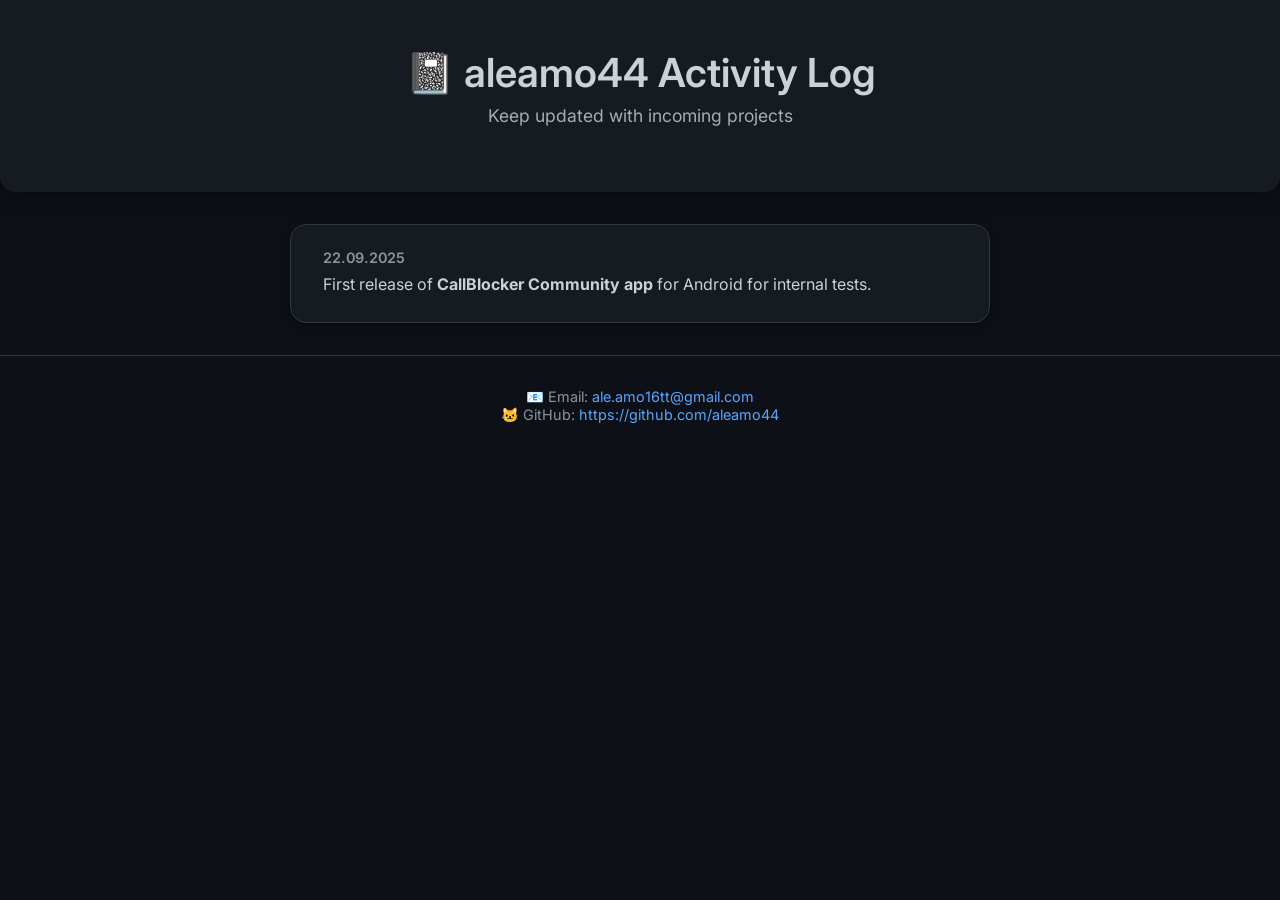
==== activity-log.html @ 74c35da2 "updated" ====
<!DOCTYPE html>
<html lang="it">
<head>
  <meta charset="UTF-8">
  <meta name="viewport" content="width=device-width, initial-scale=1.0">
  <title>Il Mio Log - GitHub</title>
  <link href="https://fonts.googleapis.com/css2?family=Inter:wght@400;600&display=swap" rel="stylesheet">
  <style>
    body {
      font-family: 'Inter', sans-serif;
      background: #0d1117; /* dark GitHub background */
      color: #c9d1d9;
      margin: 0;
      padding: 0;
    }

    header {
      text-align: center;
      padding: 3rem 1rem;
      background: #161b22; /* dark header */
      color: #c9d1d9;
      border-bottom-left-radius: 1rem;
      border-bottom-right-radius: 1rem;
      box-shadow: 0 4px 20px rgba(0,0,0,0.5);
    }

    header h1 {
      margin: 0;
      font-size: 2.5rem;
      font-weight: 600;
    }

    header p {
      margin-top: 0.5rem;
      font-size: 1.1rem;
      opacity: 0.8;
    }

    main {
      max-width: 700px;
      margin: 2rem auto;
      padding: 0 1rem;
    }

    .log-entry {
      background: #161b22; /* dark card */
      border-radius: 1rem;
      padding: 1.5rem 2rem;
      margin-bottom: 1.5rem;
      box-shadow: 0 2px 8px rgba(0,0,0,0.5);
      transition: transform 0.2s ease, box-shadow 0.2s ease;
      border: 1px solid #30363d;
    }

    .log-entry:hover {
      transform: translateY(-3px);
      box-shadow: 0 6px 16px rgba(0,0,0,0.7);
    }

    .log-date {
      font-size: 0.9rem;
      font-weight: 600;
      color: #8b949e;
      margin-bottom: 0.4rem;
    }

    .log-text {
      font-size: 1rem;
      line-height: 1.6;
      color: #c9d1d9;
    }

    footer {
      text-align: center;
      padding: 2rem 1rem;
      font-size: 0.9rem;
      color: #8b949e;
      border-top: 1px solid #30363d;
    }

    a {
      color: #58a6ff;
      text-decoration: none;
    }

    a:hover {
      text-decoration: underline;
    }
  </style>
</head>
<body>

  <header>
    <h1>📓 aleamo44 Activity Log</h1>
    <p>Keep updated with incoming projects</p>
  </header>

  <main>
    <div class="log-entry">
      <div class="log-date">22.09.2025</div>
      <div class="log-text">
        First release of <strong>CallBlocker Community app</strong> for Android for internal tests.
      </div>
    </div>
  </main>

  <footer>
    <div>📧 Email: <a href="mailto:ale.amo16tt@gmail.com">ale.amo16tt@gmail.com</a></div>
    <div>🐱 GitHub: <a href="https://github.com/aleamo44" target="_blank">https://github.com/aleamo44</a></div>
  </footer>

</body>
</html>
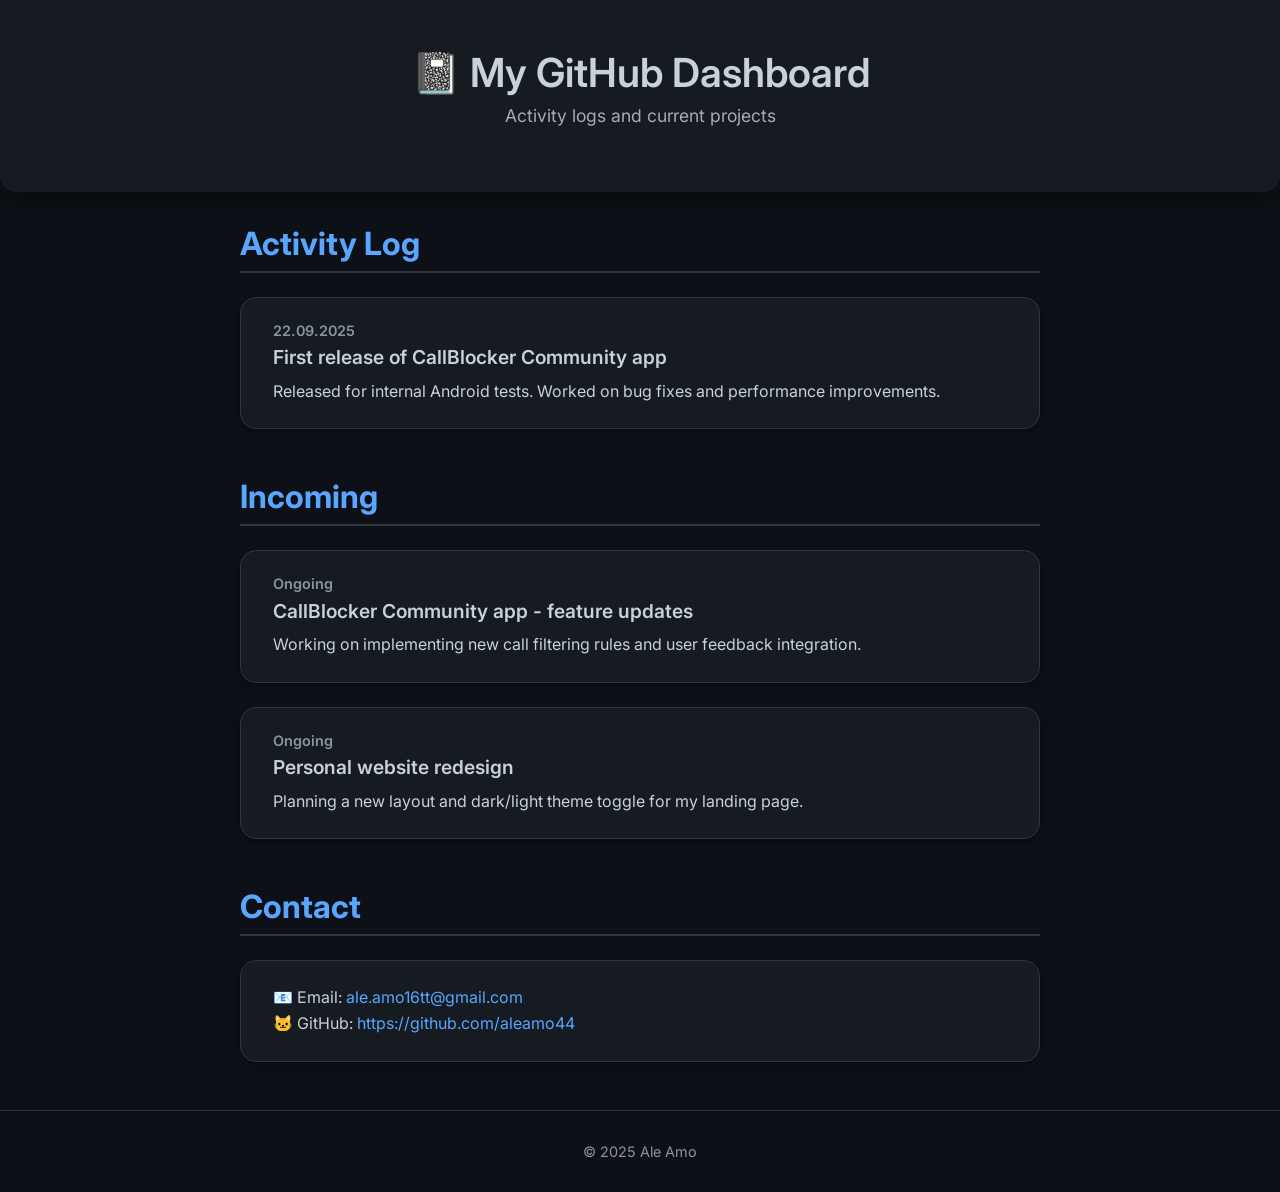
==== commit 449d1210: "updated" ====
--- a/activity-log.html
+++ b/activity-log.html
@@ -1,14 +1,14 @@
 <!DOCTYPE html>
-<html lang="it">
+<html lang="en">
 <head>
   <meta charset="UTF-8">
   <meta name="viewport" content="width=device-width, initial-scale=1.0">
-  <title>Il Mio Log - GitHub</title>
+  <title>My GitHub Dashboard</title>
   <link href="https://fonts.googleapis.com/css2?family=Inter:wght@400;600&display=swap" rel="stylesheet">
   <style>
     body {
       font-family: 'Inter', sans-serif;
-      background: #0d1117; /* dark GitHub background */
+      background: #0d1117; /* GitHub dark background */
       color: #c9d1d9;
       margin: 0;
       padding: 0;
@@ -17,7 +17,7 @@
     header {
       text-align: center;
       padding: 3rem 1rem;
-      background: #161b22; /* dark header */
+      background: #161b22;
       color: #c9d1d9;
       border-bottom-left-radius: 1rem;
       border-bottom-right-radius: 1rem;
@@ -37,13 +37,25 @@
     }
 
     main {
-      max-width: 700px;
+      max-width: 800px;
       margin: 2rem auto;
       padding: 0 1rem;
     }
 
+    section {
+      margin-bottom: 3rem;
+    }
+
+    section h2 {
+      font-size: 2rem;
+      border-bottom: 2px solid #30363d;
+      padding-bottom: 0.5rem;
+      margin-bottom: 1.5rem;
+      color: #58a6ff;
+    }
+
     .log-entry {
-      background: #161b22; /* dark card */
+      background: #161b22;
       border-radius: 1rem;
       padding: 1.5rem 2rem;
       margin-bottom: 1.5rem;
@@ -62,6 +74,13 @@
       font-weight: 600;
       color: #8b949e;
       margin-bottom: 0.4rem;
+    }
+
+    .log-title {
+      font-size: 1.2rem;
+      font-weight: 600;
+      margin-bottom: 0.6rem;
+      color: #c9d1d9;
     }
 
     .log-text {
@@ -90,24 +109,63 @@
 </head>
 <body>
 
-  <header>
-    <h1>📓 aleamo44 Activity Log</h1>
-    <p>Keep updated with incoming projects</p>
-  </header>
+<header>
+  <h1>📓 My GitHub Dashboard</h1>
+  <p>Activity logs and current projects</p>
+</header>
 
-  <main>
+<main>
+  <!-- Activity Log Section -->
+  <section id="activity-log">
+    <h2>Activity Log</h2>
+
     <div class="log-entry">
       <div class="log-date">22.09.2025</div>
+      <div class="log-title">First release of CallBlocker Community app</div>
       <div class="log-text">
-        First release of <strong>CallBlocker Community app</strong> for Android for internal tests.
+        Released for internal Android tests. Worked on bug fixes and performance improvements.
       </div>
     </div>
-  </main>
 
-  <footer>
-    <div>📧 Email: <a href="mailto:ale.amo16tt@gmail.com">ale.amo16tt@gmail.com</a></div>
-    <div>🐱 GitHub: <a href="https://github.com/aleamo44" target="_blank">https://github.com/aleamo44</a></div>
-  </footer>
+    <!-- Add more log entries here -->
+  </section>
+
+  <!-- Incoming Section -->
+  <section id="incoming">
+    <h2>Incoming</h2>
+
+    <div class="log-entry">
+      <div class="log-date">Ongoing</div>
+      <div class="log-title">CallBlocker Community app - feature updates</div>
+      <div class="log-text">
+        Working on implementing new call filtering rules and user feedback integration.
+      </div>
+    </div>
+
+    <div class="log-entry">
+      <div class="log-date">Ongoing</div>
+      <div class="log-title">Personal website redesign</div>
+      <div class="log-text">
+        Planning a new layout and dark/light theme toggle for my landing page.
+      </div>
+    </div>
+  </section>
+
+  <!-- Contact Section -->
+  <section id="contact">
+    <h2>Contact</h2>
+    <div class="log-entry">
+      <div class="log-text">
+        📧 Email: <a href="mailto:ale.amo16tt@gmail.com">ale.amo16tt@gmail.com</a><br>
+        🐱 GitHub: <a href="https://github.com/aleamo44" target="_blank">https://github.com/aleamo44</a>
+      </div>
+    </div>
+  </section>
+</main>
+
+<footer>
+  © 2025 Ale Amo
+</footer>
 
 </body>
 </html>
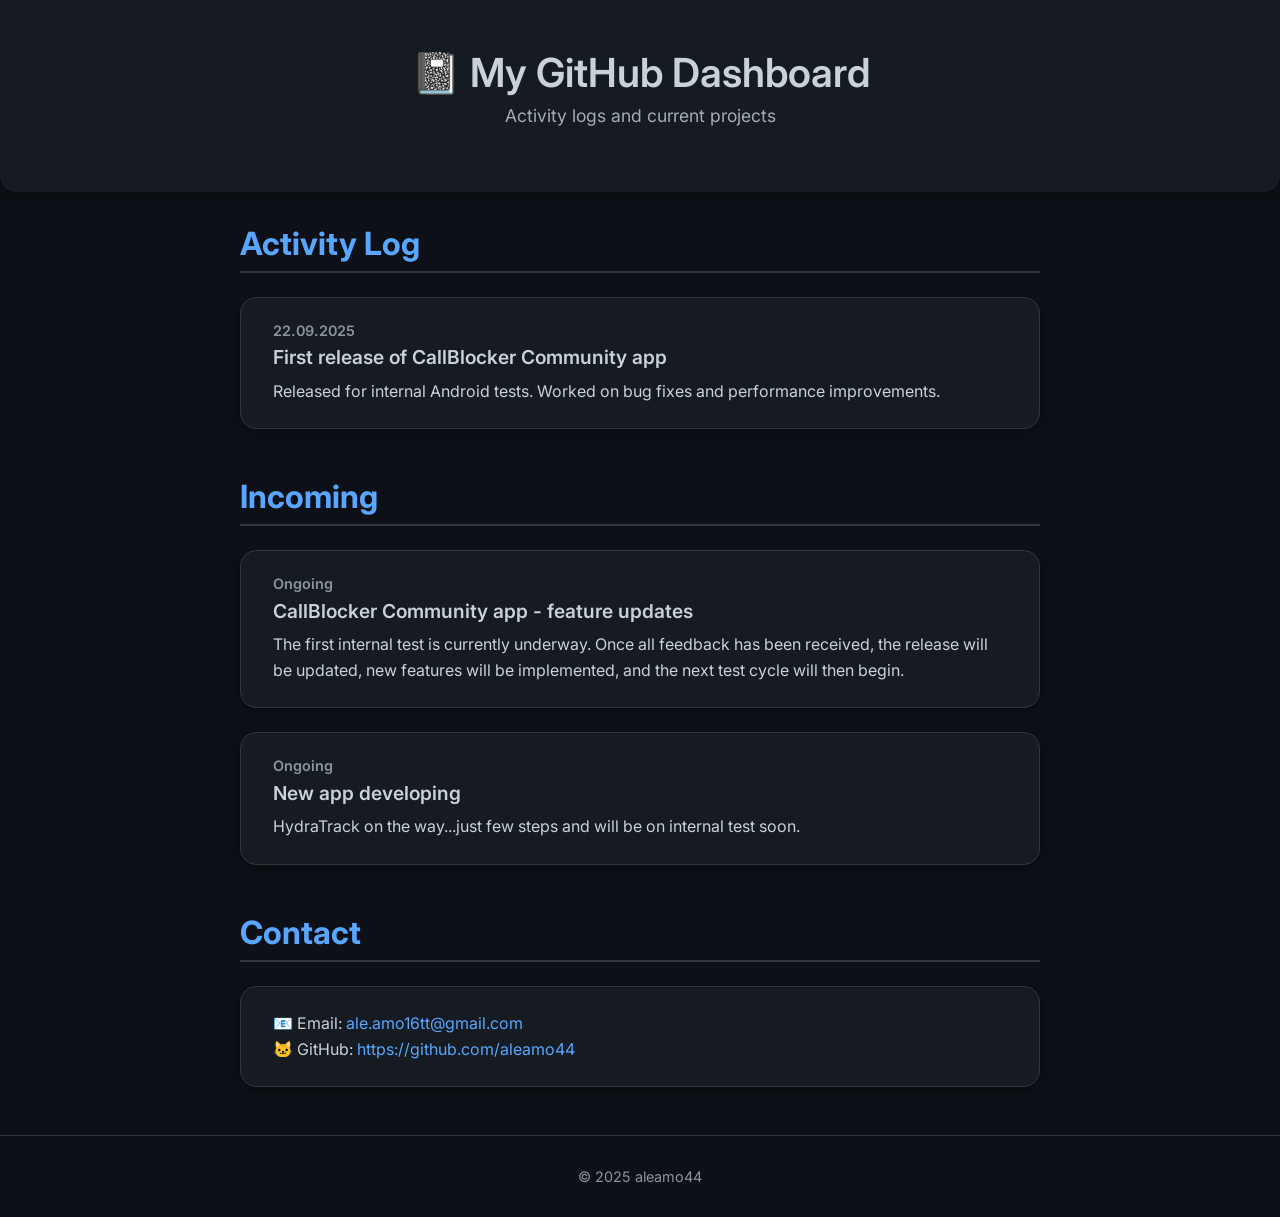
==== commit 856ba1f3: "updated" ====
--- a/activity-log.html
+++ b/activity-log.html
@@ -138,15 +138,15 @@
       <div class="log-date">Ongoing</div>
       <div class="log-title">CallBlocker Community app - feature updates</div>
       <div class="log-text">
-        Working on implementing new call filtering rules and user feedback integration.
+        The first internal test is currently underway. Once all feedback has been received, the release will be updated, new features will be implemented, and the next test cycle will then begin.
       </div>
     </div>
 
     <div class="log-entry">
       <div class="log-date">Ongoing</div>
-      <div class="log-title">Personal website redesign</div>
+      <div class="log-title">New app developing</div>
       <div class="log-text">
-        Planning a new layout and dark/light theme toggle for my landing page.
+        HydraTrack on the way...just few steps and will be on internal test soon.
       </div>
     </div>
   </section>
@@ -164,7 +164,7 @@
 </main>
 
 <footer>
-  © 2025 Ale Amo
+  © 2025 aleamo44
 </footer>
 
 </body>
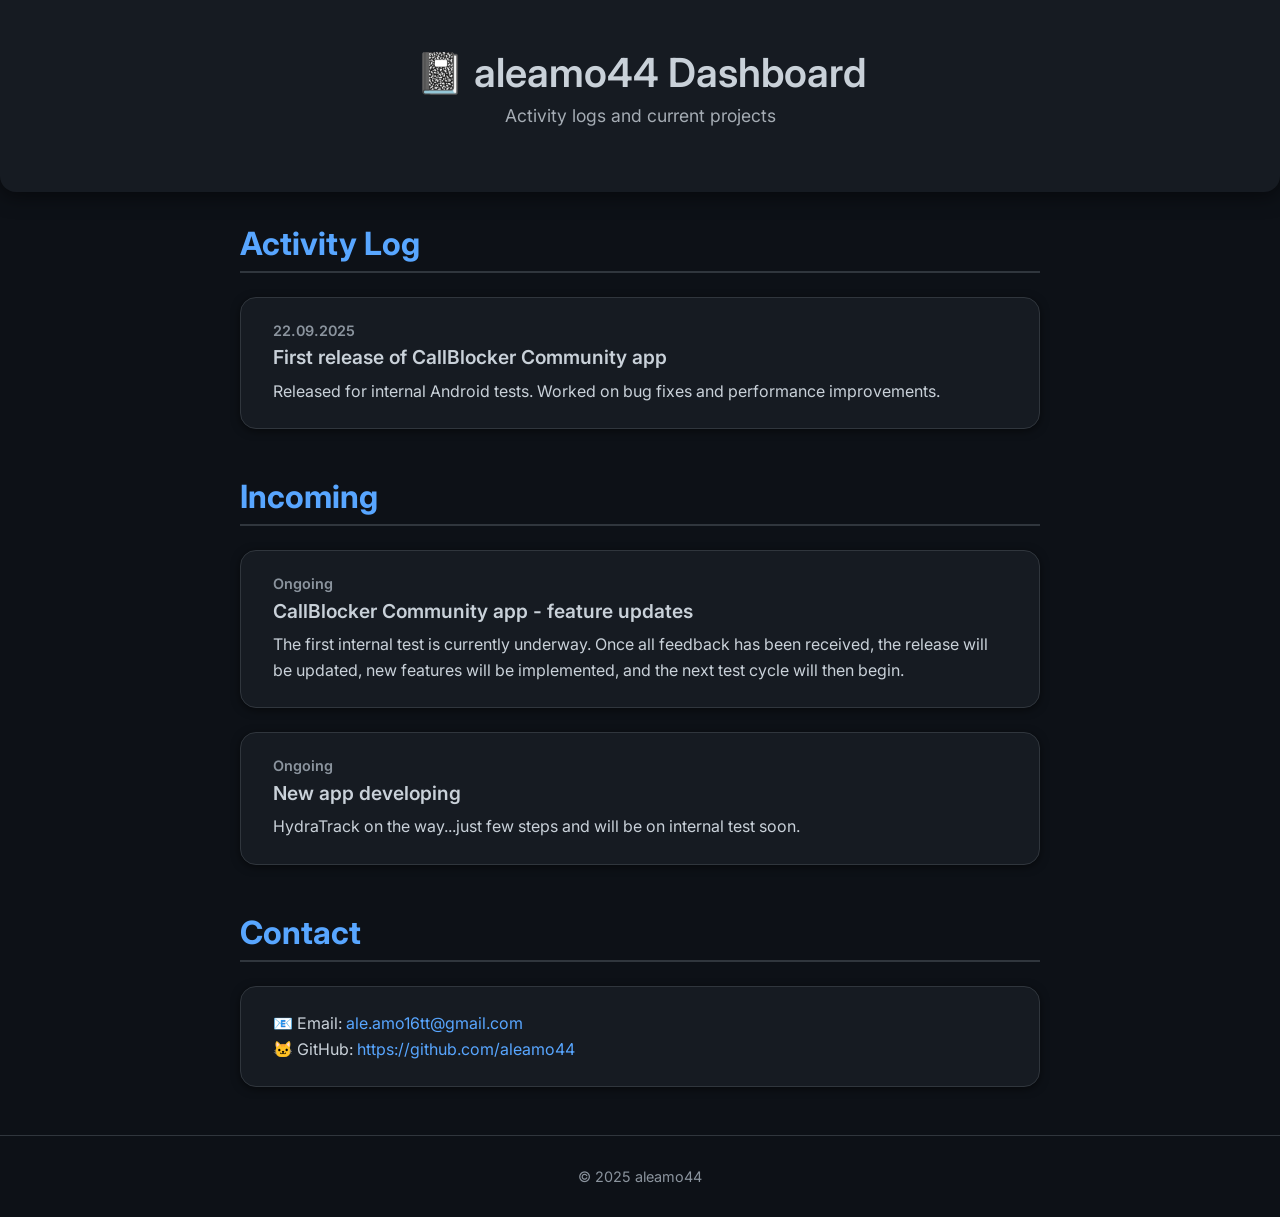
==== commit 2407a29c: "updated" ====
--- a/activity-log.html
+++ b/activity-log.html
@@ -110,7 +110,7 @@
 <body>
 
 <header>
-  <h1>📓 My GitHub Dashboard</h1>
+  <h1>📓 aleamo44 Dashboard</h1>
   <p>Activity logs and current projects</p>
 </header>
 
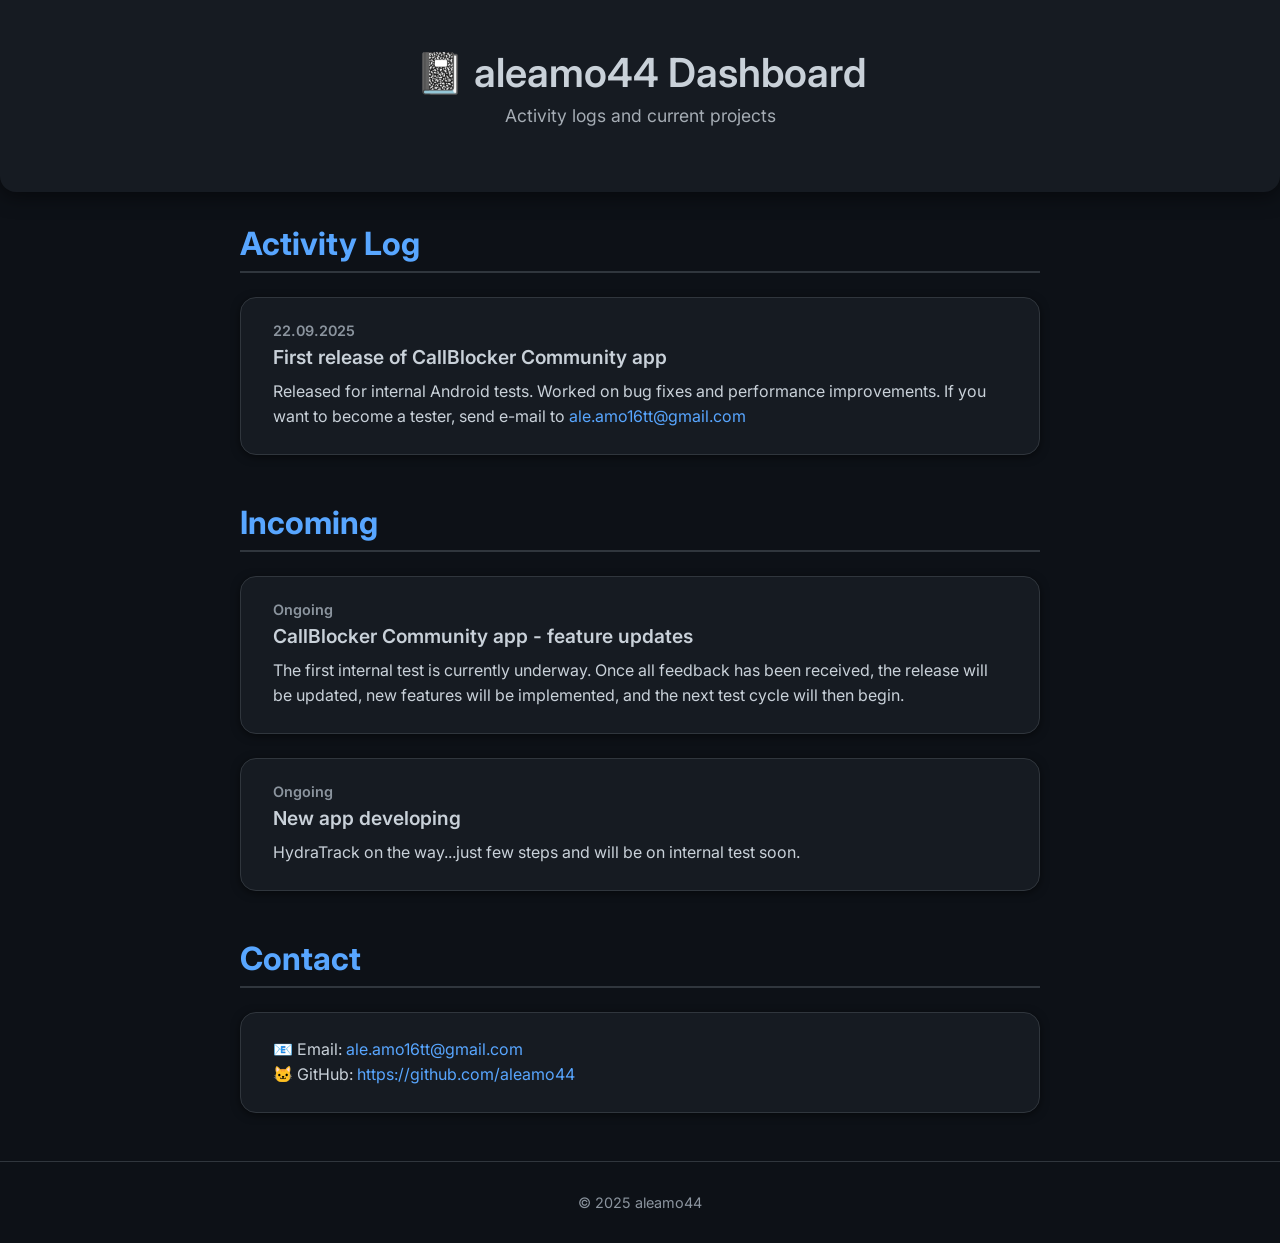
==== commit 2492e257: "updated" ====
--- a/activity-log.html
+++ b/activity-log.html
@@ -124,6 +124,7 @@
       <div class="log-title">First release of CallBlocker Community app</div>
       <div class="log-text">
         Released for internal Android tests. Worked on bug fixes and performance improvements.
+        If you want to become a tester, send e-mail to <a href="mailto:ale.amo16tt@gmail.com">ale.amo16tt@gmail.com</a><br>
       </div>
     </div>
 
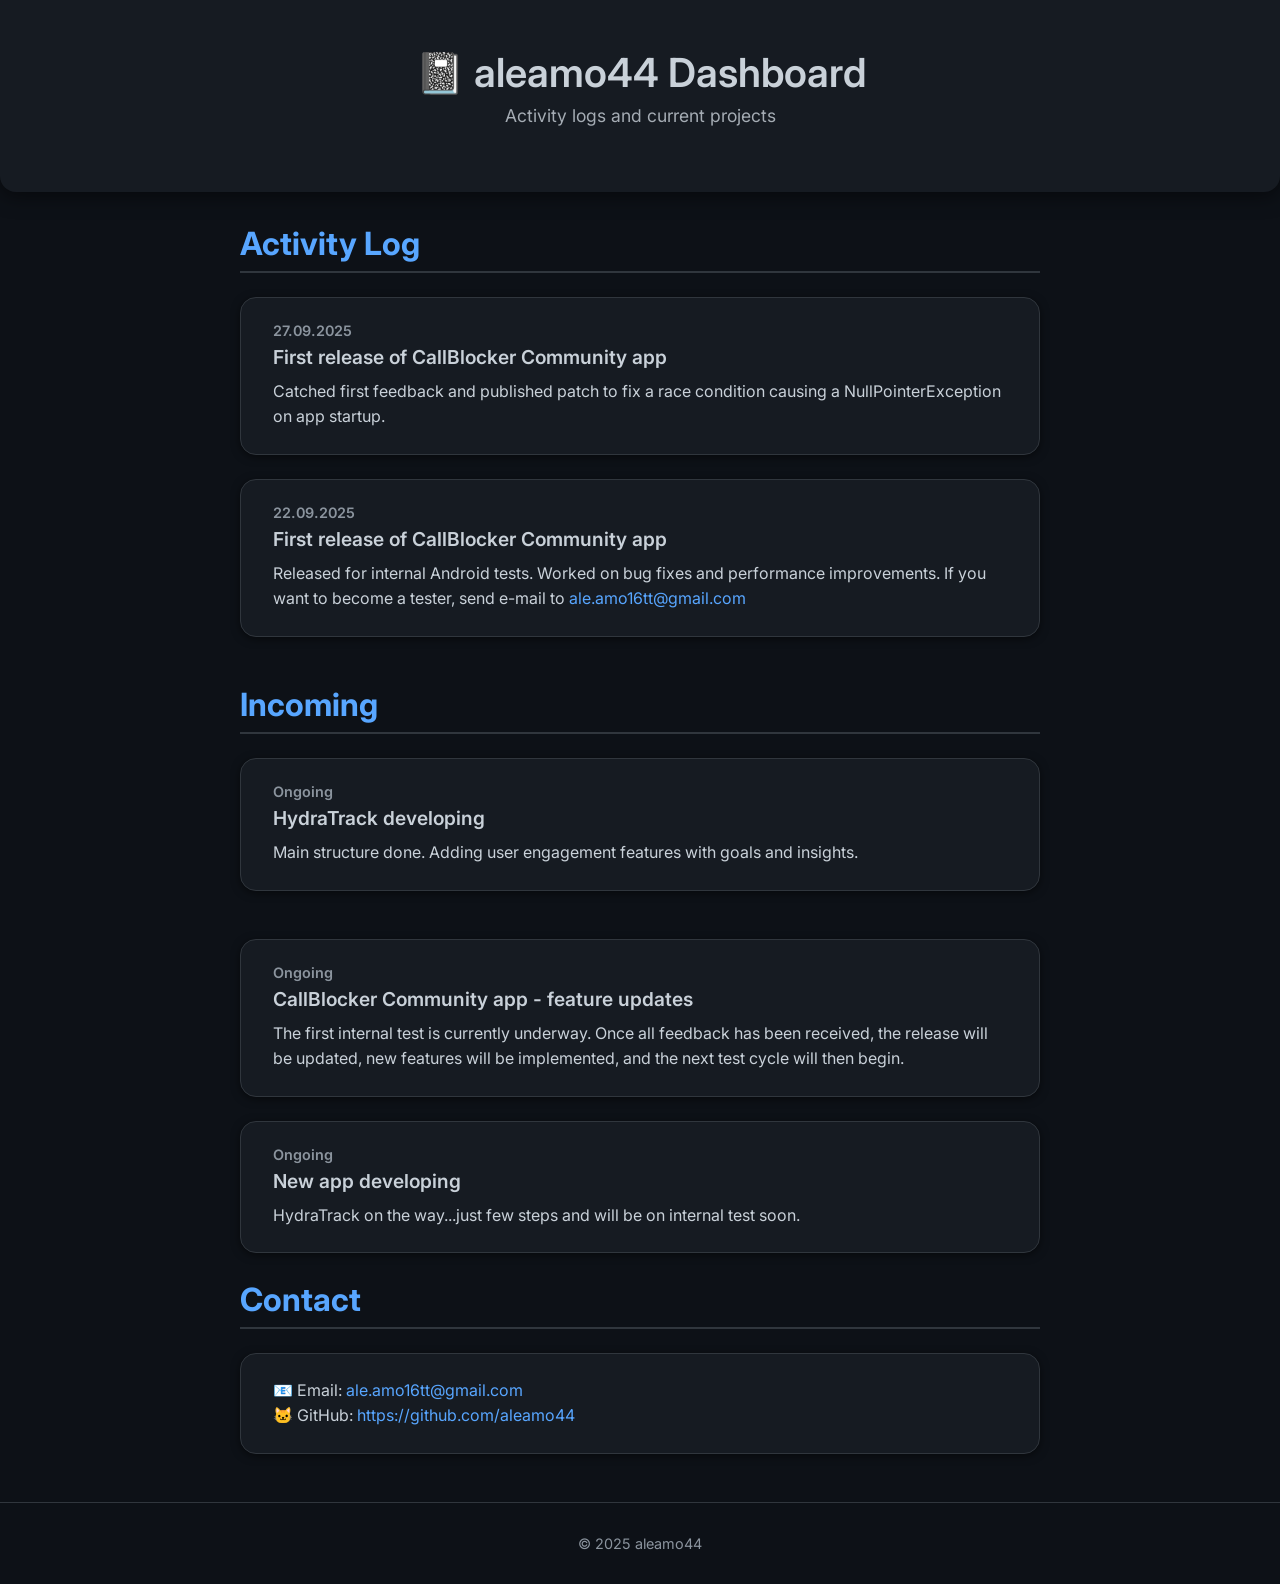
==== commit 0ef9a4b5: "27.09.25 update" ====
--- a/activity-log.html
+++ b/activity-log.html
@@ -3,7 +3,7 @@
 <head>
   <meta charset="UTF-8">
   <meta name="viewport" content="width=device-width, initial-scale=1.0">
-  <title>My GitHub Dashboard</title>
+  <title>aleamo44 Dashboard</title>
   <link href="https://fonts.googleapis.com/css2?family=Inter:wght@400;600&display=swap" rel="stylesheet">
   <style>
     body {
@@ -120,6 +120,14 @@
     <h2>Activity Log</h2>
 
     <div class="log-entry">
+      <div class="log-date">27.09.2025</div>
+      <div class="log-title">First release of CallBlocker Community app</div>
+      <div class="log-text">
+        Catched first feedback and published patch to fix a race condition causing a NullPointerException on app startup.
+      </div>
+    </div>
+
+    <div class="log-entry">
       <div class="log-date">22.09.2025</div>
       <div class="log-title">First release of CallBlocker Community app</div>
       <div class="log-text">
@@ -134,6 +142,15 @@
   <!-- Incoming Section -->
   <section id="incoming">
     <h2>Incoming</h2>
+
+    <div class="log-entry">
+      <div class="log-date">Ongoing</div>
+      <div class="log-title">HydraTrack developing</div>
+      <div class="log-text">
+        Main structure done. Adding user engagement features with goals and insights.
+      </div>
+    </div>
+  </section>
 
     <div class="log-entry">
       <div class="log-date">Ongoing</div>
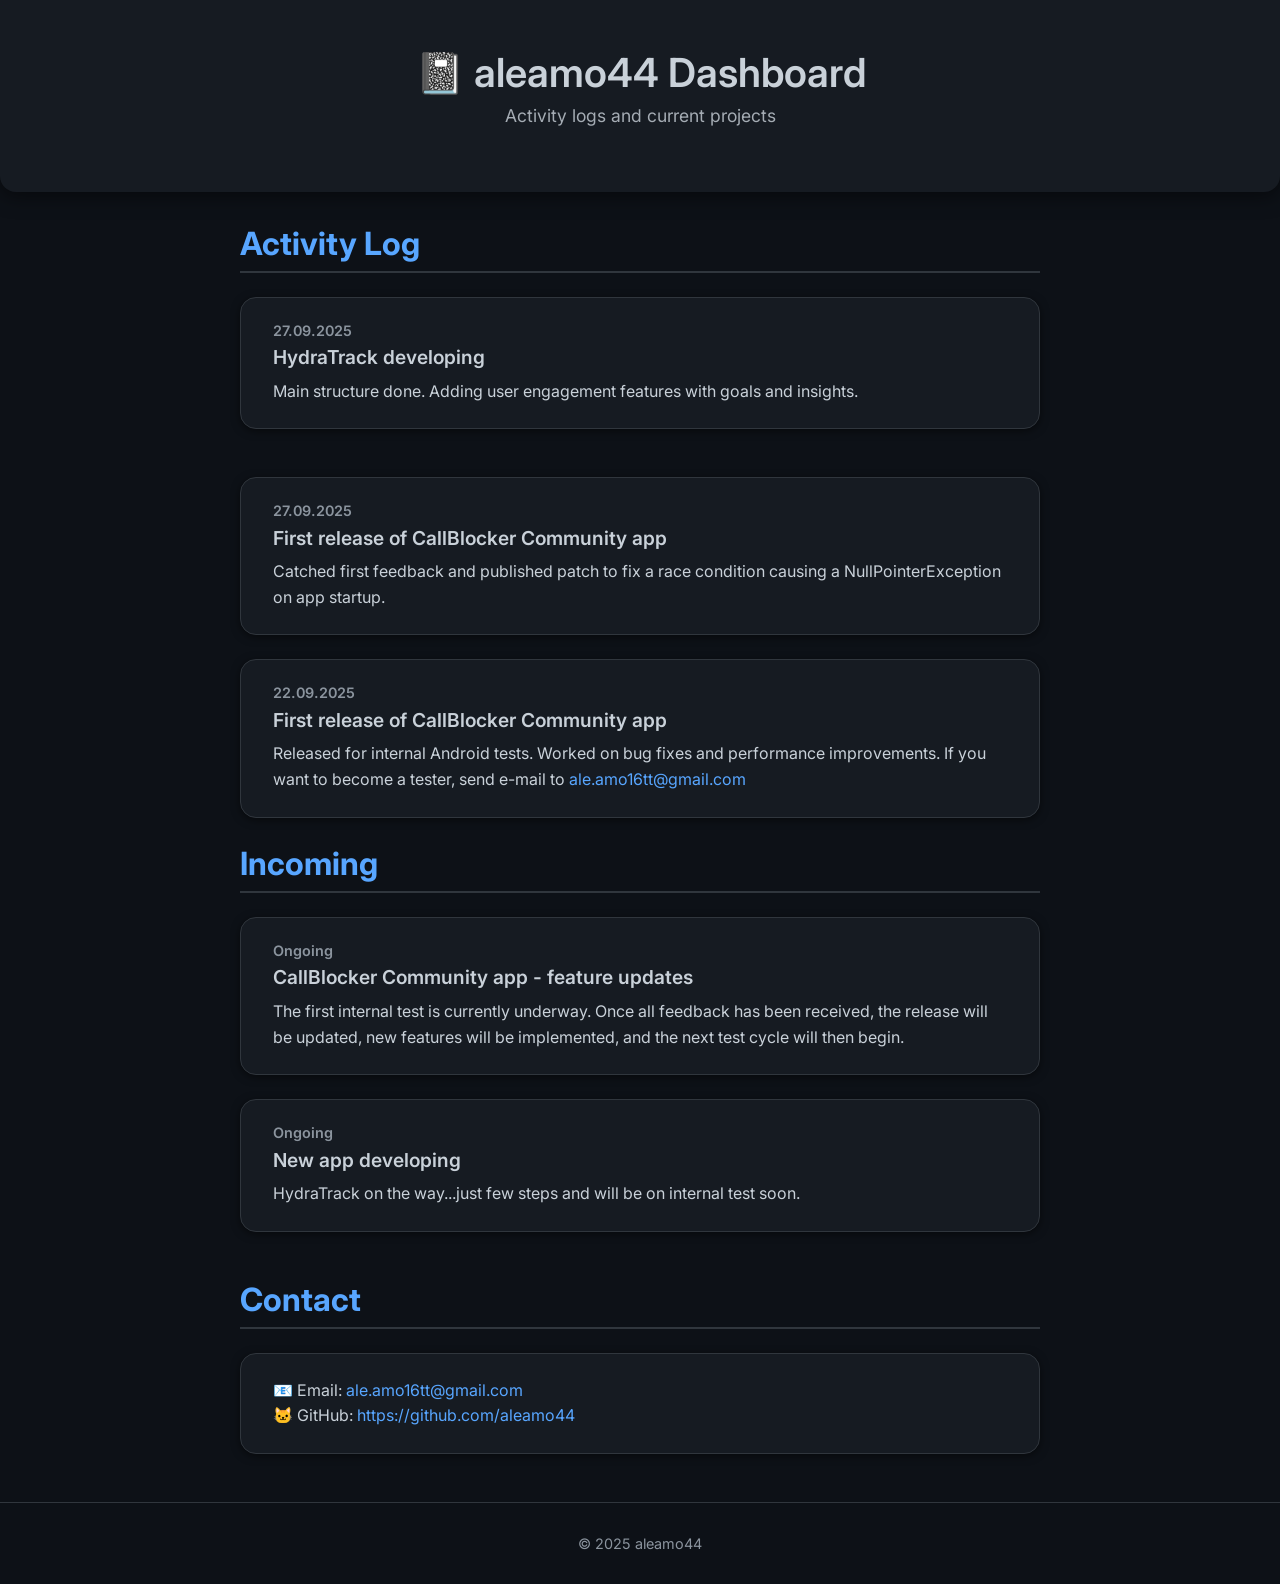
==== commit 412834b7: "27.09.25 update" ====
--- a/activity-log.html
+++ b/activity-log.html
@@ -121,6 +121,15 @@
 
     <div class="log-entry">
       <div class="log-date">27.09.2025</div>
+      <div class="log-title">HydraTrack developing</div>
+      <div class="log-text">
+        Main structure done. Adding user engagement features with goals and insights.
+      </div>
+    </div>
+  </section>
+
+    <div class="log-entry">
+      <div class="log-date">27.09.2025</div>
       <div class="log-title">First release of CallBlocker Community app</div>
       <div class="log-text">
         Catched first feedback and published patch to fix a race condition causing a NullPointerException on app startup.
@@ -142,15 +151,6 @@
   <!-- Incoming Section -->
   <section id="incoming">
     <h2>Incoming</h2>
-
-    <div class="log-entry">
-      <div class="log-date">Ongoing</div>
-      <div class="log-title">HydraTrack developing</div>
-      <div class="log-text">
-        Main structure done. Adding user engagement features with goals and insights.
-      </div>
-    </div>
-  </section>
 
     <div class="log-entry">
       <div class="log-date">Ongoing</div>
